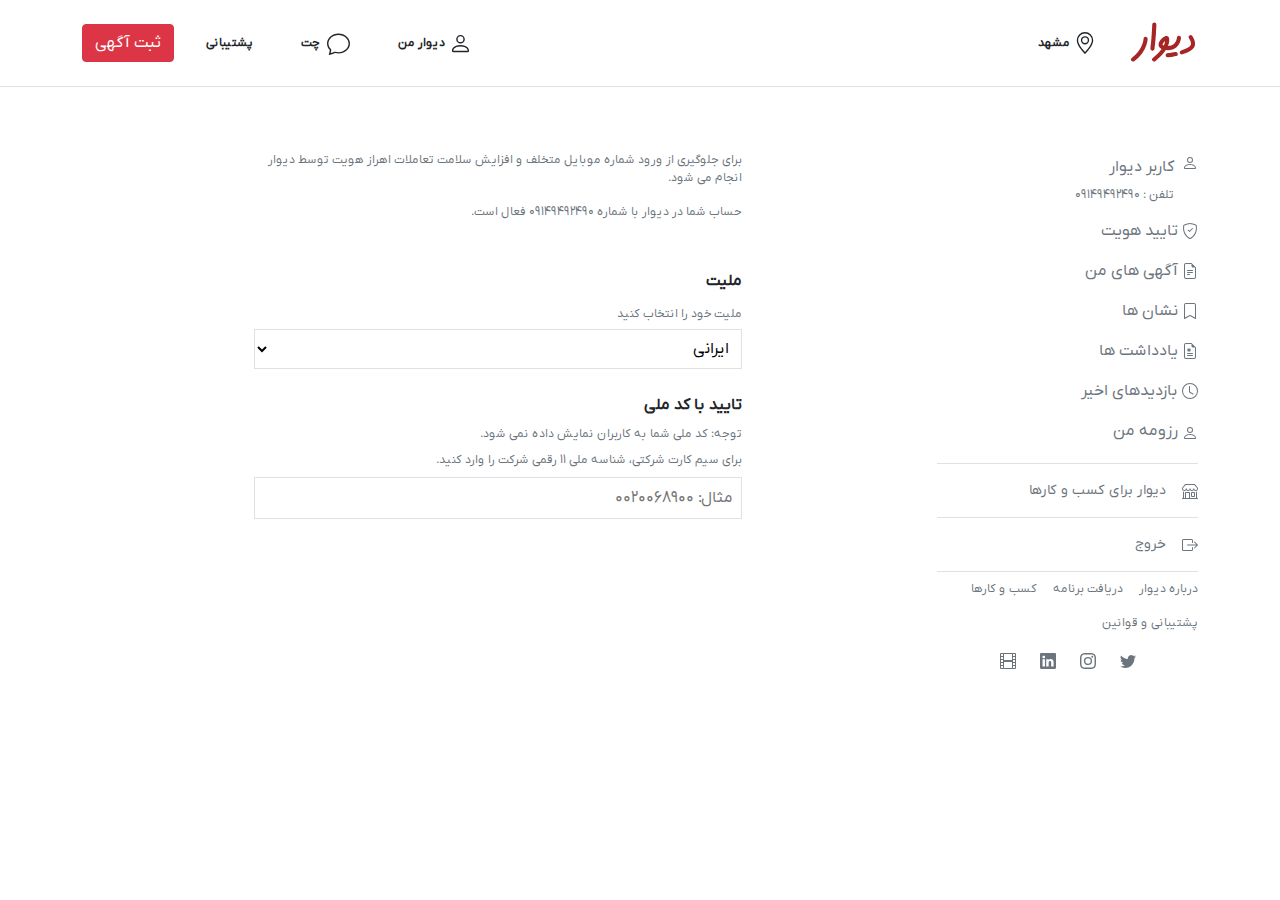
==== profile.html @ 19bf0d7e "first commit" ====
<!DOCTYPE html>
<html lang="fa" dir="rtl">

<head>
  <meta charset="UTF-8">
  <meta name="viewport" content="width=device-width, initial-scale=1.0">
  <link rel="stylesheet" href="assets/css/fancybox.css" />
  <link rel="stylesheet" href="assets/css/aos.css" />
  <link href="assets/css/bootstrap.min.css" rel="stylesheet">
  <link rel="stylesheet" href="assets/css/swiper-bundle.min.css" />
  <link rel='stylesheet' type='text/css' media='screen' href='assets/css/styles.css'>
  <title>پروفایل</title>
</head>

<body>

  <!-- header -->

  <header class="py-2 fs-12 border-bottom position-sticky top-0 bg-white z-10">
    <div class="container">
      <div class="d-flex align-items-center justify-content-between">
        <div class="d-flex align-items-center  gap-3">
          <a href="index.html"><img alt="logo" src="assets/img/logo.svg" class="img-fluid w-70"></a>
          <div class="d-flex align-items-center gap-1 cursor-pointer rounded-3 py-2 px-3 fw-bold">
            <svg xmlns="http://www.w3.org/2000/svg" width="22" height="22" fill="currentColor" class="bi bi-geo-alt"
              viewBox="0 0 16 16">
              <path
                d="M12.166 8.94c-.524 1.062-1.234 2.12-1.96 3.07A31.493 31.493 0 0 1 8 14.58a31.481 31.481 0 0 1-2.206-2.57c-.726-.95-1.436-2.008-1.96-3.07C3.304 7.867 3 6.862 3 6a5 5 0 0 1 10 0c0 .862-.305 1.867-.834 2.94zM8 16s6-5.686 6-10A6 6 0 0 0 2 6c0 4.314 6 10 6 10z" />
              <path d="M8 8a2 2 0 1 1 0-4 2 2 0 0 1 0 4zm0 1a3 3 0 1 0 0-6 3 3 0 0 0 0 6z" />
            </svg>
            <p class="mb-0">مشهد</p>
          </div>
        </div>
        <div class="d-flex align-items-center gap-3">
          <div class="d-flex align-items-center gap-1 cursor-pointer rounded-3 py-2 px-3 fw-bold">
            <svg xmlns="http://www.w3.org/2000/svg" width="23" height="23" fill="currentColor" class="bi bi-person"
              viewBox="0 0 16 16">
              <path
                d="M8 8a3 3 0 1 0 0-6 3 3 0 0 0 0 6Zm2-3a2 2 0 1 1-4 0 2 2 0 0 1 4 0Zm4 8c0 1-1 1-1 1H3s-1 0-1-1 1-4 6-4 6 3 6 4Zm-1-.004c-.001-.246-.154-.986-.832-1.664C11.516 10.68 10.289 10 8 10c-2.29 0-3.516.68-4.168 1.332-.678.678-.83 1.418-.832 1.664h10Z" />
            </svg>
            <p class="mb-0">دیوار من</p>
          </div>
          <a class="d-flex align-items-center gap-2 text-dark cursor-pointer rounded-3 py-2 px-3 fw-bold">
            <svg xmlns="http://www.w3.org/2000/svg" width="23" height="23" fill="currentColor" class="bi bi-chat"
              viewBox="0 0 16 16">
              <path
                d="M2.678 11.894a1 1 0 0 1 .287.801 10.97 10.97 0 0 1-.398 2c1.395-.323 2.247-.697 2.634-.893a1 1 0 0 1 .71-.074A8.06 8.06 0 0 0 8 14c3.996 0 7-2.807 7-6 0-3.192-3.004-6-7-6S1 4.808 1 8c0 1.468.617 2.83 1.678 3.894zm-.493 3.905a21.682 21.682 0 0 1-.713.129c-.2.032-.352-.176-.273-.362a9.68 9.68 0 0 0 .244-.637l.003-.01c.248-.72.45-1.548.524-2.319C.743 11.37 0 9.76 0 8c0-3.866 3.582-7 8-7s8 3.134 8 7-3.582 7-8 7a9.06 9.06 0 0 1-2.347-.306c-.52.263-1.639.742-3.468 1.105z" />
            </svg>
            <p class="mb-0">چت</p>
          </a>
          <a class="d-flex align-items-center gap-2 text-dark cursor-pointer rounded-3 py-2 px-3 fw-bold">
            <p class="mb-0">پشتیبانی</p>
          </a>
          <div class="btn btn-danger flex-shrink-0">
            ثبت آگهی
          </div>
        </div>
      </div>
    </div>
  </header>

  <!-- main -->

  <main>

    <div class="container">
      <div class="row">
        <!-- sidebar -->
        <div class="col-lg-3 col-md-4">
          <div class="pt-5 position-sticky top-86 overflow-y-auto h-88vh">
            <!-- menu sidebar -->
            <ul class="mb-0 list-unstyled p-0 lh-lg border-bottom py-3">
              <li class="mb-2">
                <a class="d-flex gap-2 text-secondary">
                  <svg xmlns="http://www.w3.org/2000/svg" width="16" height="16" fill="currentColor" class="bi bi-person mt-1" viewBox="0 0 16 16">
                    <path d="M8 8a3 3 0 1 0 0-6 3 3 0 0 0 0 6Zm2-3a2 2 0 1 1-4 0 2 2 0 0 1 4 0Zm4 8c0 1-1 1-1 1H3s-1 0-1-1 1-4 6-4 6 3 6 4Zm-1-.004c-.001-.246-.154-.986-.832-1.664C11.516 10.68 10.289 10 8 10c-2.29 0-3.516.68-4.168 1.332-.678.678-.83 1.418-.832 1.664h10Z"></path>
                  </svg>
                  <div>
                    <p class="mb-0">کاربر دیوار</p>
                    <p class="text-muted fs-12 mb-0">تلفن : 09149492490</p>
                  </div>
                </a>
              </li>
              <li class="mb-2">
                <a class="d-flex align-items-center gap-1 text-secondary">
                  <svg xmlns="http://www.w3.org/2000/svg" width="16" height="16" fill="currentColor" class="bi bi-shield-check" viewBox="0 0 16 16">
                    <path d="M5.338 1.59a61.44 61.44 0 0 0-2.837.856.481.481 0 0 0-.328.39c-.554 4.157.726 7.19 2.253 9.188a10.725 10.725 0 0 0 2.287 2.233c.346.244.652.42.893.533.12.057.218.095.293.118a.55.55 0 0 0 .101.025.615.615 0 0 0 .1-.025c.076-.023.174-.061.294-.118.24-.113.547-.29.893-.533a10.726 10.726 0 0 0 2.287-2.233c1.527-1.997 2.807-5.031 2.253-9.188a.48.48 0 0 0-.328-.39c-.651-.213-1.75-.56-2.837-.855C9.552 1.29 8.531 1.067 8 1.067c-.53 0-1.552.223-2.662.524zM5.072.56C6.157.265 7.31 0 8 0s1.843.265 2.928.56c1.11.3 2.229.655 2.887.87a1.54 1.54 0 0 1 1.044 1.262c.596 4.477-.787 7.795-2.465 9.99a11.775 11.775 0 0 1-2.517 2.453 7.159 7.159 0 0 1-1.048.625c-.28.132-.581.24-.829.24s-.548-.108-.829-.24a7.158 7.158 0 0 1-1.048-.625 11.777 11.777 0 0 1-2.517-2.453C1.928 10.487.545 7.169 1.141 2.692A1.54 1.54 0 0 1 2.185 1.43 62.456 62.456 0 0 1 5.072.56z"/>
                    <path d="M10.854 5.146a.5.5 0 0 1 0 .708l-3 3a.5.5 0 0 1-.708 0l-1.5-1.5a.5.5 0 1 1 .708-.708L7.5 7.793l2.646-2.647a.5.5 0 0 1 .708 0z"/>
                  </svg>
                  <p class="mb-0">تایید هویت</p>
                </a>
              </li>
              <li class="mb-2">
                <a class="d-flex align-items-center gap-1 text-secondary">
                  <svg xmlns="http://www.w3.org/2000/svg" width="16" height="16" fill="currentColor" class="bi bi-file-earmark-text" viewBox="0 0 16 16">
                    <path d="M5.5 7a.5.5 0 0 0 0 1h5a.5.5 0 0 0 0-1h-5zM5 9.5a.5.5 0 0 1 .5-.5h5a.5.5 0 0 1 0 1h-5a.5.5 0 0 1-.5-.5zm0 2a.5.5 0 0 1 .5-.5h2a.5.5 0 0 1 0 1h-2a.5.5 0 0 1-.5-.5z"/>
                    <path d="M9.5 0H4a2 2 0 0 0-2 2v12a2 2 0 0 0 2 2h8a2 2 0 0 0 2-2V4.5L9.5 0zm0 1v2A1.5 1.5 0 0 0 11 4.5h2V14a1 1 0 0 1-1 1H4a1 1 0 0 1-1-1V2a1 1 0 0 1 1-1h5.5z"/>
                  </svg>
                  <p class="mb-0">آگهی های من</p>
                </a>
              </li>
              <li class="mb-2">
                <a class="d-flex align-items-center gap-1 text-secondary">
                  <svg xmlns="http://www.w3.org/2000/svg" width="16" height="16" fill="currentColor" class="bi bi-bookmark" viewBox="0 0 16 16">
                    <path d="M2 2a2 2 0 0 1 2-2h8a2 2 0 0 1 2 2v13.5a.5.5 0 0 1-.777.416L8 13.101l-5.223 2.815A.5.5 0 0 1 2 15.5V2zm2-1a1 1 0 0 0-1 1v12.566l4.723-2.482a.5.5 0 0 1 .554 0L13 14.566V2a1 1 0 0 0-1-1H4z"/>
                  </svg>
                  <p class="mb-0">نشان ها</p>
                </a>
              </li>
              <li class="mb-2">
                <a class="d-flex align-items-center gap-1 text-secondary">
                  <svg xmlns="http://www.w3.org/2000/svg" width="16" height="16" fill="currentColor" class="bi bi-file-earmark-medical" viewBox="0 0 16 16">
                    <path d="M7.5 5.5a.5.5 0 0 0-1 0v.634l-.549-.317a.5.5 0 1 0-.5.866L6 7l-.549.317a.5.5 0 1 0 .5.866l.549-.317V8.5a.5.5 0 1 0 1 0v-.634l.549.317a.5.5 0 1 0 .5-.866L8 7l.549-.317a.5.5 0 1 0-.5-.866l-.549.317V5.5zm-2 4.5a.5.5 0 0 0 0 1h5a.5.5 0 0 0 0-1h-5zm0 2a.5.5 0 0 0 0 1h5a.5.5 0 0 0 0-1h-5z"/>
                    <path d="M14 14V4.5L9.5 0H4a2 2 0 0 0-2 2v12a2 2 0 0 0 2 2h8a2 2 0 0 0 2-2zM9.5 3A1.5 1.5 0 0 0 11 4.5h2V14a1 1 0 0 1-1 1H4a1 1 0 0 1-1-1V2a1 1 0 0 1 1-1h5.5v2z"/>
                  </svg>
                  <p class="mb-0">یادداشت ها</p>
                </a>
              </li>
              <li class="mb-2">
                <a class="d-flex align-items-center gap-1 text-secondary">
                  <svg xmlns="http://www.w3.org/2000/svg" width="16" height="16" fill="currentColor" class="bi bi-clock" viewBox="0 0 16 16">
                    <path d="M8 3.5a.5.5 0 0 0-1 0V9a.5.5 0 0 0 .252.434l3.5 2a.5.5 0 0 0 .496-.868L8 8.71V3.5z"/>
                    <path d="M8 16A8 8 0 1 0 8 0a8 8 0 0 0 0 16zm7-8A7 7 0 1 1 1 8a7 7 0 0 1 14 0z"/>
                  </svg>
                  <p class="mb-0">بازدیدهای اخیر</p>
                </a>
              </li>
              <li>
                <a class="d-flex align-items-center gap-1 text-secondary">
                  <svg xmlns="http://www.w3.org/2000/svg" width="16" height="16" fill="currentColor" class="bi bi-person mt-1" viewBox="0 0 16 16">
                    <path d="M8 8a3 3 0 1 0 0-6 3 3 0 0 0 0 6Zm2-3a2 2 0 1 1-4 0 2 2 0 0 1 4 0Zm4 8c0 1-1 1-1 1H3s-1 0-1-1 1-4 6-4 6 3 6 4Zm-1-.004c-.001-.246-.154-.986-.832-1.664C11.516 10.68 10.289 10 8 10c-2.29 0-3.516.68-4.168 1.332-.678.678-.83 1.418-.832 1.664h10Z"></path>
                  </svg>
                  <p class="mb-0">رزومه من</p>
                </a>
              </li>
            </ul>
            <!-- filter -->
            <div>
              <div class="border-bottom">
                <a class="d-flex align-items-center text-secondary gap-3 cursor-pointer py-3">
                  <svg xmlns="http://www.w3.org/2000/svg" width="16" height="16" fill="currentColor" class="bi bi-shop" viewBox="0 0 16 16">
                    <path d="M2.97 1.35A1 1 0 0 1 3.73 1h8.54a1 1 0 0 1 .76.35l2.609 3.044A1.5 1.5 0 0 1 16 5.37v.255a2.375 2.375 0 0 1-4.25 1.458A2.371 2.371 0 0 1 9.875 8 2.37 2.37 0 0 1 8 7.083 2.37 2.37 0 0 1 6.125 8a2.37 2.37 0 0 1-1.875-.917A2.375 2.375 0 0 1 0 5.625V5.37a1.5 1.5 0 0 1 .361-.976l2.61-3.045zm1.78 4.275a1.375 1.375 0 0 0 2.75 0 .5.5 0 0 1 1 0 1.375 1.375 0 0 0 2.75 0 .5.5 0 0 1 1 0 1.375 1.375 0 1 0 2.75 0V5.37a.5.5 0 0 0-.12-.325L12.27 2H3.73L1.12 5.045A.5.5 0 0 0 1 5.37v.255a1.375 1.375 0 0 0 2.75 0 .5.5 0 0 1 1 0zM1.5 8.5A.5.5 0 0 1 2 9v6h1v-5a1 1 0 0 1 1-1h3a1 1 0 0 1 1 1v5h6V9a.5.5 0 0 1 1 0v6h.5a.5.5 0 0 1 0 1H.5a.5.5 0 0 1 0-1H1V9a.5.5 0 0 1 .5-.5zM4 15h3v-5H4v5zm5-5a1 1 0 0 1 1-1h2a1 1 0 0 1 1 1v3a1 1 0 0 1-1 1h-2a1 1 0 0 1-1-1v-3zm3 0h-2v3h2v-3z"/>
                  </svg>
                  <p class="fs-14 mb-0">دیوار برای کسب و کارها</p>
                </a>
              </div>
              <div class="border-bottom">
                <a class="d-flex align-items-center gap-3 cursor-pointer text-secondary py-3">
                  <svg xmlns="http://www.w3.org/2000/svg" width="16" height="16" fill="currentColor" class="bi bi-box-arrow-right" viewBox="0 0 16 16">
                    <path fill-rule="evenodd" d="M10 12.5a.5.5 0 0 1-.5.5h-8a.5.5 0 0 1-.5-.5v-9a.5.5 0 0 1 .5-.5h8a.5.5 0 0 1 .5.5v2a.5.5 0 0 0 1 0v-2A1.5 1.5 0 0 0 9.5 2h-8A1.5 1.5 0 0 0 0 3.5v9A1.5 1.5 0 0 0 1.5 14h8a1.5 1.5 0 0 0 1.5-1.5v-2a.5.5 0 0 0-1 0v2z"/>
                    <path fill-rule="evenodd" d="M15.854 8.354a.5.5 0 0 0 0-.708l-3-3a.5.5 0 0 0-.708.708L14.293 7.5H5.5a.5.5 0 0 0 0 1h8.793l-2.147 2.146a.5.5 0 0 0 .708.708l3-3z"/>
                  </svg>
                  <p class="fs-14 mb-0">خروج</p>
                </a>
              </div>
            </div>
            <!-- links -->
            <ul class="list-unstyled text-secondary p-0 d-flex align-items-center gap-3 flex-wrap fs-12 py-2 mb-0">
              <li>
                <a>درباره دیوار</a>
              </li>
              <li>
                <a>دریافت برنامه</a>
              </li>
              <li>
                <a>کسب و کارها</a>
              </li>
              <li>
                <a>پشتیبانی و قوانین</a>
              </li>
            </ul>
            <!-- socials -->
            <div class="d-flex align-items-center text-secondary justify-content-center gap-4 py-2">
             <a>
              <svg xmlns="http://www.w3.org/2000/svg" width="16" height="16" fill="currentColor" class="bi bi-twitter" viewBox="0 0 16 16">
                <path d="M5.026 15c6.038 0 9.341-5.003 9.341-9.334 0-.14 0-.282-.006-.422A6.685 6.685 0 0 0 16 3.542a6.658 6.658 0 0 1-1.889.518 3.301 3.301 0 0 0 1.447-1.817 6.533 6.533 0 0 1-2.087.793A3.286 3.286 0 0 0 7.875 6.03a9.325 9.325 0 0 1-6.767-3.429 3.289 3.289 0 0 0 1.018 4.382A3.323 3.323 0 0 1 .64 6.575v.045a3.288 3.288 0 0 0 2.632 3.218 3.203 3.203 0 0 1-.865.115 3.23 3.23 0 0 1-.614-.057 3.283 3.283 0 0 0 3.067 2.277A6.588 6.588 0 0 1 .78 13.58a6.32 6.32 0 0 1-.78-.045A9.344 9.344 0 0 0 5.026 15z"/>
              </svg>
             </a>
             <a>
              <svg xmlns="http://www.w3.org/2000/svg" width="16" height="16" fill="currentColor" class="bi bi-instagram" viewBox="0 0 16 16">
                <path d="M8 0C5.829 0 5.556.01 4.703.048 3.85.088 3.269.222 2.76.42a3.917 3.917 0 0 0-1.417.923A3.927 3.927 0 0 0 .42 2.76C.222 3.268.087 3.85.048 4.7.01 5.555 0 5.827 0 8.001c0 2.172.01 2.444.048 3.297.04.852.174 1.433.372 1.942.205.526.478.972.923 1.417.444.445.89.719 1.416.923.51.198 1.09.333 1.942.372C5.555 15.99 5.827 16 8 16s2.444-.01 3.298-.048c.851-.04 1.434-.174 1.943-.372a3.916 3.916 0 0 0 1.416-.923c.445-.445.718-.891.923-1.417.197-.509.332-1.09.372-1.942C15.99 10.445 16 10.173 16 8s-.01-2.445-.048-3.299c-.04-.851-.175-1.433-.372-1.941a3.926 3.926 0 0 0-.923-1.417A3.911 3.911 0 0 0 13.24.42c-.51-.198-1.092-.333-1.943-.372C10.443.01 10.172 0 7.998 0h.003zm-.717 1.442h.718c2.136 0 2.389.007 3.232.046.78.035 1.204.166 1.486.275.373.145.64.319.92.599.28.28.453.546.598.92.11.281.24.705.275 1.485.039.843.047 1.096.047 3.231s-.008 2.389-.047 3.232c-.035.78-.166 1.203-.275 1.485a2.47 2.47 0 0 1-.599.919c-.28.28-.546.453-.92.598-.28.11-.704.24-1.485.276-.843.038-1.096.047-3.232.047s-2.39-.009-3.233-.047c-.78-.036-1.203-.166-1.485-.276a2.478 2.478 0 0 1-.92-.598 2.48 2.48 0 0 1-.6-.92c-.109-.281-.24-.705-.275-1.485-.038-.843-.046-1.096-.046-3.233 0-2.136.008-2.388.046-3.231.036-.78.166-1.204.276-1.486.145-.373.319-.64.599-.92.28-.28.546-.453.92-.598.282-.11.705-.24 1.485-.276.738-.034 1.024-.044 2.515-.045v.002zm4.988 1.328a.96.96 0 1 0 0 1.92.96.96 0 0 0 0-1.92zm-4.27 1.122a4.109 4.109 0 1 0 0 8.217 4.109 4.109 0 0 0 0-8.217zm0 1.441a2.667 2.667 0 1 1 0 5.334 2.667 2.667 0 0 1 0-5.334z"/>
              </svg>
             </a>
             <a>
              <svg xmlns="http://www.w3.org/2000/svg" width="16" height="16" fill="currentColor" class="bi bi-linkedin" viewBox="0 0 16 16">
                <path d="M0 1.146C0 .513.526 0 1.175 0h13.65C15.474 0 16 .513 16 1.146v13.708c0 .633-.526 1.146-1.175 1.146H1.175C.526 16 0 15.487 0 14.854V1.146zm4.943 12.248V6.169H2.542v7.225h2.401zm-1.2-8.212c.837 0 1.358-.554 1.358-1.248-.015-.709-.52-1.248-1.342-1.248-.822 0-1.359.54-1.359 1.248 0 .694.521 1.248 1.327 1.248h.016zm4.908 8.212V9.359c0-.216.016-.432.08-.586.173-.431.568-.878 1.232-.878.869 0 1.216.662 1.216 1.634v3.865h2.401V9.25c0-2.22-1.184-3.252-2.764-3.252-1.274 0-1.845.7-2.165 1.193v.025h-.016a5.54 5.54 0 0 1 .016-.025V6.169h-2.4c.03.678 0 7.225 0 7.225h2.4z"/>
              </svg>
             </a>
             <a>
              <svg xmlns="http://www.w3.org/2000/svg" width="16" height="16" fill="currentColor" class="bi bi-film" viewBox="0 0 16 16">
                <path d="M0 1a1 1 0 0 1 1-1h14a1 1 0 0 1 1 1v14a1 1 0 0 1-1 1H1a1 1 0 0 1-1-1V1zm4 0v6h8V1H4zm8 8H4v6h8V9zM1 1v2h2V1H1zm2 3H1v2h2V4zM1 7v2h2V7H1zm2 3H1v2h2v-2zm-2 3v2h2v-2H1zM15 1h-2v2h2V1zm-2 3v2h2V4h-2zm2 3h-2v2h2V7zm-2 3v2h2v-2h-2zm2 3h-2v2h2v-2z"/>
              </svg>
             </a>
            </div>
          </div>
        </div>
        <!-- content -->
        <div class="col-lg-9 col-md-8">
          <div class="pt-5 max-w-488 mx-auto mt-3">
            <p class="text-secondary fs-12">
              برای جلوگیری از ورود شماره موبایل متخلف و افزایش سلامت تعاملات اهراز هویت توسط دیوار انجام می شود.
            </p>
            <p class="text-secondary fs-12">
              حساب شما در دیوار با شماره 09149492490 فعال است.
            </p>
            <form class="mt-5">
              <div>
                <p class="fw-bold mb-2">ملیت</p>
                <label class="text-secondary fs-12">ملیت خود را انتخاب کنید</label>
                <select class="bg-transparent border p-2 d-block mt-1 w-100">
                  <option>ایرانی</option>
                  <option>افغانستانی</option>
                  <option>عراقی</option>
                </select>
              </div>
              <div class="mt-4">
                <p class="fw-bold mb-2">تایید با کد ملی</p>
                <p class="text-secondary fs-12 mb-2">
                 توجه: کد ملی شما به کاربران نمایش داده نمی شود.
                </p>
                <p class="text-secondary fs-12 mb-2">
               برای سیم کارت شرکتی، شناسه ملی 11 رقمی شرکت را وارد کنید.
                </p>
                <input class="bg-transparent outline-none border p-2 d-block mt-1 w-100" placeholder="مثال: 0020068900">
              </div>
            </form>
          </div>
        </div>
      </div>
    </div>

  </main>

  <!-- footer -->

  <footer>

  </footer>

  <script src="assets/js/jquery-3.7.1.min.js"></script>
  <script src="assets/js/fancybox.umd.js"></script>
  <script src="assets/js/aos.js"></script>
  <!-- Swiper JS -->
  <script src="assets/js/swiper-bundle.min.js"></script>
  <script src="assets/js/scripts.js"></script>
  <script src="assets/js/bootstrap.bundle.min.js"></script>
</body>

</html>
---- assets/css/styles.css ----
@font-face {
    font-family: "IRANYekan-Regular";
    src: url('../fonts/IRANYekanXFaNum-Regular.woff') format("woff");
}

@font-face {
    font-family: "IRANYekan-Bold";
    src: url('../fonts/IRANYekanXFaNum-Bold.woff') format("woff");
}

html {
    scroll-behavior: smooth;
    direction: rtl;
}

body {
    font-family: "IRANYekan-Regular";
    user-select: none;
    overflow-x: hidden;
}

body.pannel {
    overflow-x: visible;
}
.overflow-y-auto{
    overflow-y: auto;
}
.font-bold {
    font-family: "IRANYekan-Bold";
}

.main-text {
    color: #64CCC5 !important;
}

.main-bg {
    background-color: #64CCC5;
}
.bg-info2{
    background-color: #D1ECF1;
}
.bg-yellow{
    background-color: #FFE603;
}
.main-gradient {
    background: rgb(100, 204, 197);
    background: linear-gradient(90deg, rgb(100, 204, 197) 0%, rgb(100, 204, 197) 22%, rgb(251, 251, 251) 100%);
}

.main-gradient:hover {
    background: rgb(226, 248, 246);
    background: linear-gradient(90deg, rgba(226, 248, 246, 1) 0%, rgba(100, 204, 197, 1) 22%, rgba(100, 204, 197, 1) 100%);
    color: #053B50;
}

.shadow-hover:hover {
    box-shadow: 0px 3px 9px #80808061;
}

.second-text {
    color: #053B50 !important;
}

.second-text2 {
    color: #053B50;
    opacity: 60%;
}

.second-bg {
    background-color: #053B50;
}

.bg-gray {
    background-color: #D9D9D9;
}

.bg-gray2 {
    background: linear-gradient(rgba(110, 112, 9, 0) 0%, rgba(110, 112, 9, 0.07) 100%);
}

.bg-gray3 {
    background-color: #fafafb;
}

.bg-sky {
    background-color: #caf1f8;
}

.bg-sky2 {
    background: linear-gradient(rgba(9, 112, 85, 0) 0%, rgba(9, 112, 85, 0.07) 100%);
}

.bg-purple {
    background-color: #7E37F0;
}

.bg-success2 {
    background-color: #26EC15;
}

.bg-gray2 {
    background-color: #9EA7AA;
}

.bg-orange {
    background-color: #D6906A;
}

.bg-brown {
    background-color: #B69E67;
}
.bg-sky{
    background-color: #E5FDFB;
}
.bg-zeytoni{
    background-color: #BCAC19;
}
.bg-orange2{
    background-color: #FF7C1D;
}
.bg-pink{
    background-color: #FF1DB2;
}
.bg-brown2{
    background-color: #67442B;
}
.bg-upload{
    background-color: #fcfcfc;
}
.border-main {
    border: 2px solid #64CCC5;
}
.border-dotted {
    border: 2px dotted gray;
}
.border-info {
    border: 1px solid #64ccc561;
}
.border-second{
    border: 1px solid #053B50;
}
.border-b-info {
    border-bottom: 6px solid #64ccc5;
}

.transition,svg.path,circle {
    transition: all .4s;
}

a {
    cursor: pointer;
    text-decoration: none;
    transition: all .4s;
}

.second-hover:hover {
    background-color: transparent;
    color: #053B50 !important;
    border: 1px solid #053B50 !important;
}
.second-hover:hover path,.second-hover:hover circle  {
    color: #053B50 !important;
    stroke: #053B50 !important;
}
.main-hover2:hover path,.main-hover2:hover circle,.main-hover2:hover  {
    color: #64ccc5 !important;
    stroke: #64ccc5 !important;
    background-color: transparent;
}
.main-hover:hover {
    background-color: #64ccc5;
    color: white !important;
}

.rounded-bl-0 {
    border-radius: 20px 20px 20px 0;
}

.rounded-tl-0 {
    border-radius: 0 20px 20px 20px;
}

.rounded-tr-0 {
    border-radius: 20px 0 20px 20px;
}

.cursor-pointer {
    cursor: pointer;
}
.mt-93 {
    margin-top: -93px;
}
.mt-106 {
    margin-top: 106px;
}

.top-5 {
    top: -5px;
}
.top-31 {
    top: -31px;
}
.top-44 {
    top: -44px;
}
.top-86{
    top: 86px;
}
.top-117{
    top: 117px;
}
.top-124 {
    top: 124px;
}
.top-129{
    top: 129px;
}
.top-156 {
    top: 156px;
}
.top-171 {
    top: 171px;
}
.left-31 {
    left: -31px
}
.left-241 {
    left: -241px
}
.right-23 {
    right: -23px
}
.right-241 {
    right: -241px
}
.max-w-470{
    max-width: 470px;
    width: 100%;
}
.max-w-488{
    max-width: 488px;
    width: 100%;
}
.max-w-640{
    max-width: 640px;
    width: 100%;
}
.max-w-770{
    max-width: 770px;
    width: 100%;
}
.max-w-876{
    max-width: 876px;
    width: 100%;
}
.h-88vh {
    height: 88vh;
}
.h-100vh {
    height: 100vh;
}

.h-2 {
    height: 2px;
}

.h-7 {
    height: 7px;
}

.w-7 {
    width: 7px;
}

.h-14 {
    height: 14px;
}

.w-14 {
    width: 14px;
}

.w-10 {
    width: 40px;
}

.h-10 {
    height: 40px;
}

.h-20 {
    height: 20px;
}

.h-21 {
    height: 21px;
}
.h-24 {
    height: 24px;
}
.h-27 {
    height: 27px;
}

.w-20 {
    width: 20px;
}
.h-23 {
    height: 23px;
}

.w-23 {
    width: 23px;
}
.w-36 {
    width: 36px;
}

.h-31 {
    height: 31px;
}

.h-36 {
    height: 36px;
}

.h-26 {
    height: 26px;
}

.w-26 {
    width: 26px;
}

.w-24 {
    width: 6rem;
}

.w-28 {
    width: 7rem;
}

.w-32 {
    width: 8rem;
}

.w-38 {
    width: 38px;
}

.h-40 {
    height: 10rem;
}

.h-41 {
    height: 41px;
}
.h-44 {
    height: 44px;
}
.h-45 {
    height: 45px;
}
.h-46 {
    height: 46px;
}

.w-40 {
    width: 10rem;
}

.w-41 {
    width: 41px;
}

.w-52 {
    width: 52px;
}

.h-52 {
    height: 52px;
}

.h-58 {
    height: 58px;
}

.h-60 {
    height: 60px;
}

.w-60 {
    width: 60px;
}

.w-70 {
    width: 70px
}

.h-70 {
    height: 70px
}

.w-88 {
    width: 88px;
}

.w-90 {
    width: 90%;
}

.w-98 {
    width: 98px;
}

.w-123 {
    width: 123px;
}

.w-136 {
    width: 136px;
}

.w-156 {
    width: 156px;
}

.w-167 {
    width: 167px;
}

.w-178 {
    width: 178px;
}

.h-97 {
    height: 97px;
}

.h-106 {
    height: 106px;
}

.h-105 {
    height: 105px;
}

.h-136 {
    height: 136px;
}

.h-180 {
    height: 180px;
}

.w-160 {
    width: 160px;
}

.w-193 {
    width: 193px;
}

.w-230 {
    width: 230px;
}

.w-250 {
    width: 250px;
}

.w-270 {
    width: 270px;
}

.w-290 {
    width: 290px;
}
.w-363{
    width: 363px!important;
}
.w-330 {
    width: 330px;
}

.w-574 {
    width: 574px;
}

.h-574 {
    height: 574px;
}

.mr-66 {
    margin-right: 66px;
}

.pt-6 {
    padding-top: 4rem;
}

.pb-9 {
    padding-bottom: 9rem;
}

.pt-84 {
    padding-top: 84px !important;
}

.h-2 {
    height: 2px !important;
}

.fs-10 {
    font-size: 10px;
}
.fs-11 {
    font-size: 11px;
}
.fs-12 {
    font-size: 12px;
}

.fs-14 {
    font-size: 14px;
}

.fs-18 {
    font-size: 18px;
}

.fs-20 {
    font-size: 20px;
}

.fs-24 {
    font-size: 24px;
}
.fs-30 {
    font-size: 30px;
}

.fs-64 {
    font-size: 64px;
}

.z-1 {
    z-index: -1;
}

.z-10 {
    z-index: 10;
}

.z-90 {
    z-index: 90;
}

.top-8 {
    top: -8px;
}

.top-18 {
    top: 18%;
}

.top-29 {
    top: -29px;
}

.top-30 {
    top: 30px;
}

.top-57 {
    top: -57px;
}

.top-101 {
    top: 100px;
}
.top-213 {
    top: 213px;
}
.top-250 {
    top: 250px;
}
.right-auto{
    right: auto!important;
}
.right-3{
    right: -3px;
}
.right-65 {
    right: 65px;
}

.right-78 {
    right: -78px;
}

.left-65 {
    left: 65px;
}

.left-78 {
    left: -78px;
}

.bottom-45 {
    bottom: -45px;
}

.bottom-165 {
    bottom: 165px;
}

.mb-22 {
    margin-bottom: 22px;
}

.gap-100 {
    gap: 100px;
}

.fill-white {
    fill: white;
}

.text-justify {
    text-align: justify;
}

.rotate-180 {
    transform: rotate(180deg);
}

.rotate-67 {
    transform: rotate(67deg);
}

.rounded-lg {
    border-radius: .5rem;
}

.rounded-10 {
    border-radius: 10px !important;
}

.rounded-15 {
    border-radius: 15px !important;
}

.rounded-4 {
    border-radius: 1rem;
}

.rounded-5 {
    border-radius: 1.5rem;
}

.rounded-20 {
    border-radius: 20px;
}

.rounded-top2 {
    border-top-left-radius: .75rem;
    border-top-right-radius: .75rem;
}

.border-gray {
    border: 1px solid rgb(179, 179, 179);
}

.border-dashed {
    border: 1px dashed;
}

.custom-shadow {
    box-shadow: rgba(0, 0, 0, 0.16) 10px 10px 20px;
}

.opacity-60 {
    opacity: 60%;
}

.opacity-none {
    opacity: 0;
}
.outline-none{
    outline: none;
}

.iti__country-list {
    width: 249px;
    left: 0;
    overflow-x: hidden;
}

.iti {
    width: 100%;
}

.iti--allow-dropdown .iti__flag-container,
.iti--separate-dial-code .iti__flag-container {
    left: 0;
}

.select2-container .select2-selection--single {
    height: 44px;
}

.select2-container--default .select2-selection--single .select2-selection__rendered {
    line-height: 42px;
    text-align: center;
}

.select2-results__option--selectable {
    text-align: center;
}

.select2-container {
    display: inline-block;
    width: 100% !important;
}

.select2-container--default .select2-selection--single .select2-selection__arrow {
    top: 10px;
    right: 11px;
}

input[type='email'],
input[type='number'],
.iti--allow-dropdown input {
    text-align: left;
}

.swiper-button-next::after,
.swiper-button-prev::after {
    font-size: 26px;
    color: #053B50;
}
.accordion-header,
.accordion-item .accordion-button {
    border-radius: 10px !important;
    background: rgb(217, 217, 217);
    background: linear-gradient(90deg, rgb(243, 242, 242) 0%, rgb(159, 211, 207) 66%, #d1f0ee 100%);
}

.accordion-item {
    border: none;
    background-color: transparent;
}

.accordion-button:not(.collapsed),
.accordion-button {
    color: #053B50;
    text-align: right;
}

.accordion-button:focus {
    box-shadow: none;
}

.accordion-button:not(.collapsed)::after {
    background-image: url("../img/Vector\ 9.png");
    left: 21px;
    position: absolute;
    width: 21px;
    height: 15px;
}

.accordion-button::after {
    margin-right: auto;
    margin-left: 0;
    background-image: url("../img/Vector\ 9.png");
}

.accordion-button:not(.collapsed) {
    box-shadow: none;
}

.railY {
    animation: railY 3s infinite linear;
}
.railY2 {
    animation: railY2 6s infinite linear;
}
.railX {
    animation: railX 5s infinite linear;
}
@keyframes railY {
    0% {
        transform: translateY(-90px);
    }

    50% {
        transform: translateY(-40px);
    }

    100% {
        transform: translateY(-90px);
    }
}
@keyframes railY2 {
    0% {
        transform: translateY(-40px);
    }

    50% {
        transform: translateY(-20px);
    }

    100% {
        transform: translateY(-40px);
    }
}
@keyframes railX {
    0% {
        transform: translateX(-90px);
    }

    50% {
        transform: translateX(-40px);
    }

    100% {
        transform: translateX(-90px);
    }
}
.filterBtn svg{
   transition: all .4s;
}
.filterBtn svg.active{
    transform: rotate(180deg);
}
.filterContent{
    max-height: 0;
    transition: all .4s;
    overflow: hidden;
    padding-top: 0;
    padding-bottom: 0;
}
.filterContent.active{
    max-height: 1000px;
    padding-top: 12px;
    padding-bottom: 12px;
}

*::-webkit-scrollbar {
    width: 12px;
    /* width of the entire scrollbar */
}

*::-webkit-scrollbar-track {
    background: transparent;
    /* color of the tracking area */
    margin: 29px 0;
}

*::-webkit-scrollbar-thumb {
    background-color: transparent;
    /* color of the scroll thumb */
    border-radius: 20px;
    /* roundness of the scroll thumb */
    border: 3px solid transparent;
    /* creates padding around scroll thumb */
}

* {
    scrollbar-width: thin;
    /* "auto" or "thin" */
    scrollbar-color: transparent transparent;
    /* scroll thumb and track */
    scroll-margin: 29px 0;
}
/* header */

.arrowDown{
    width: 14px;
 }
 .dropdown-Div{
    border-bottom-left-radius: 9px;
    border-bottom-right-radius: 9px;
     width: 100%;
     top: 32px;
     padding: 14px 8px;
     display: none;
     font-weight: bold;
 }
 .dropdown-Div a{
    color: black!important;
}
 .dropdown-Div li{
     padding: 10px 12px;
     border-radius: 15px;
     transition: all .3s;
 }
 .dropdown-Div > li:hover >ul{
    display: block;
 }
 .dropdown-Div > li > ul,.dropdown-Div > li > ul > li >ul,.dropdown-Div > li >ul >li > ul > li >ul{
     width: 193px;
     right: 113px;
     top: 0;
     padding: 9px;
     color: grey;
     font-weight: bold;
     display: none;
 }
 .dropdown-Div > li > ul{
     right: 94px;
 }
 .dropdown-Div > li > ul > li > ul,.dropdown-Div > li >ul >li > ul > li >ul{
     right: 174px;
     display: none!important;
 }
 .dropdown-Div > li >ul >li{
     transition: all .4s;
     padding: 9px;
 }
 .dropdown-Div > li >ul >li:hover,.dropdown-Div > li >ul >li:hover,.dropdown-Div > li >ul >li > ul > li:hover,
 .dropdown-Div > li >ul >li > ul > li >ul li:hover{
     color: #dc3545!important;
     background-color: #f7d2d5;
 }
 .dropdown-Div > li >ul >li:hover > ul,.dropdown-Div > li >ul >li > ul > li:hover >ul {
     display: block!important;
 }
 .dropdown-Div > li:hover{
     background: #dc354639;
     transform: translateX(-18px);
 }
 .dropdown-Div svg{
    width: 9px;
     height: 9px;
     margin-right: auto;
 }
 .catDiv,.searchDiv{
     border-radius: 22px;
     background: #d9d9d9;
     font-size: 11px;
     padding: 2px 7px;
     cursor: pointer;
 }
 .catDiv{
     width: 140px;
 }
 .catDiv:hover .dropdown-Div{
     display: block;
 }
@media only screen and (min-width:1200px) {}

@media only screen and (max-width:1200px) {}

@media only screen and (max-width:992px) {

}

@media only screen and (max-width:768px) {
 
}

@media only screen and (max-width:576px) {

}

@media only screen and (max-width:400px) {}
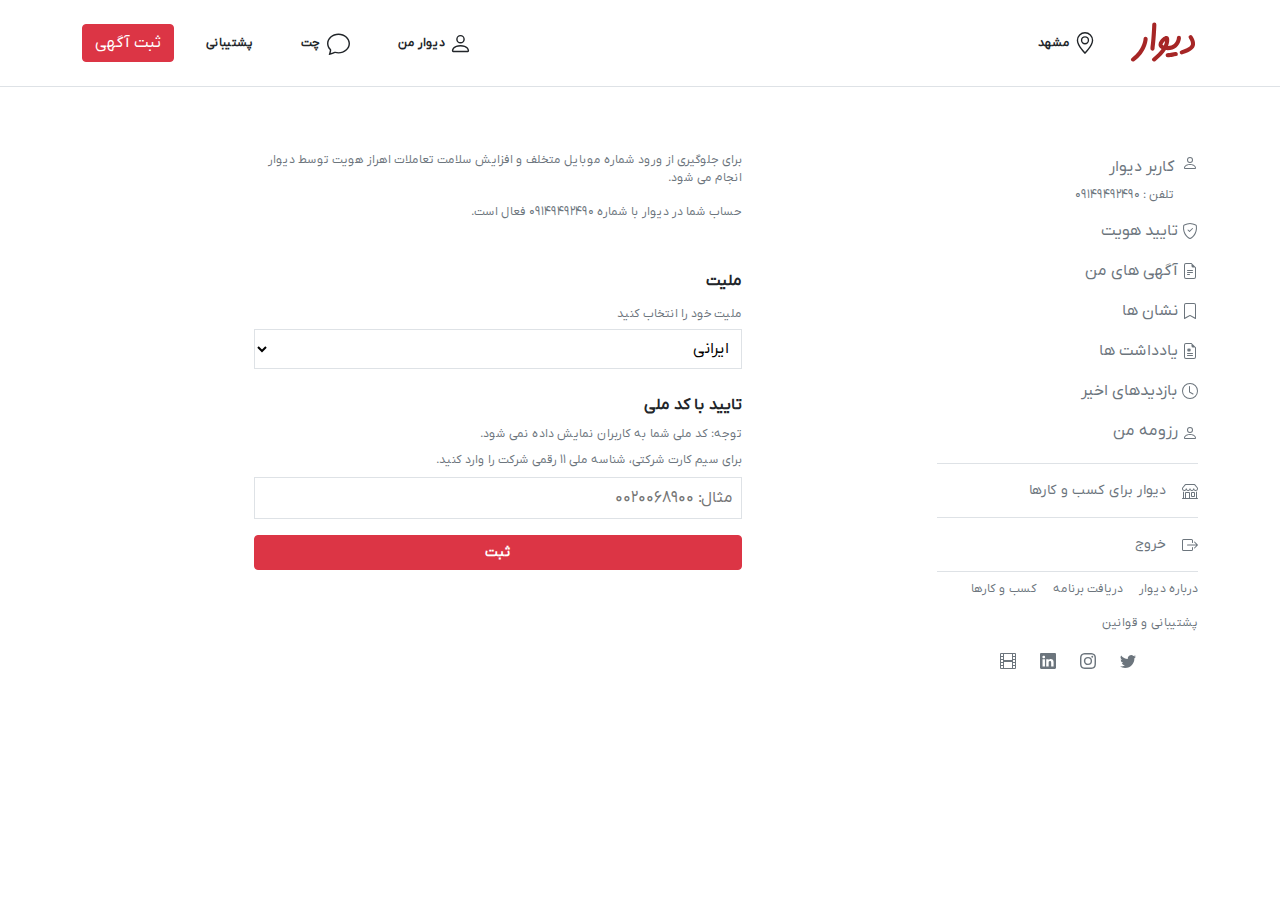
==== commit 7c60e2ed: "first commit" ====
--- a/profile.html
+++ b/profile.html
@@ -13,6 +13,35 @@
 </head>
 
 <body>
+
+    <!-- agahi Modal -->
+    <div class="modal fade" id="agahi" tabindex="-1" aria-labelledby="exampleModalLabel" aria-hidden="true">
+      <div class="modal-dialog modal-dialog-centered">
+        <div class="modal-content">
+          <div class="modal-header">
+            <h1 class="modal-title fs-14 fw-bold" id="exampleModalLabel">ورود به حساب کاربری</h1>
+            <button type="button" class="btn-close ms-0 me-auto" data-bs-dismiss="modal" aria-label="Close"></button>
+          </div>
+          <div class="modal-body">
+            <p class="fw-bold mb-4 mt-4">شمارهٔ موبایل خود را وارد کنید</p>
+            <p class="text-muted fs-14 mb-2">قبل از ثبت آگهی، لطفاً وارد حساب خود شوید.</p>
+            <p class="text-muted fs-14">کد تأیید به این شماره پیامک می‌شود.</p>
+            <div class="border border-danger p-2 d-flex align-items-center gap-2">
+              <input class="border-0 outline-none bg-transparent flex-grow-1">
+              <p class="text-danger bg-gray3 rounded-pill py-1 px-2 fw-bold mb-0">+98</p>
+            </div>
+            <small class="text-danger fw-bold fs-12">وارد کردن شمارهٔ موبایل الزامی است.</small>
+            <p class="text-muted fs-14 mt-3">
+              <a class="text-danger fw-bold">شرایط استفاده از خدمات</a> و <a class="text-danger fw-bold">حریم خصوصی</a>
+              دیوار را می‌پذیرم.
+            </p>
+          </div>
+          <div class="modal-footer">
+            <button type="button" class="btn btn-danger">تایید</button>
+          </div>
+        </div>
+      </div>
+    </div>
 
   <!-- header -->
 
@@ -32,13 +61,98 @@
           </div>
         </div>
         <div class="d-flex align-items-center gap-3">
-          <div class="d-flex align-items-center gap-1 cursor-pointer rounded-3 py-2 px-3 fw-bold">
-            <svg xmlns="http://www.w3.org/2000/svg" width="23" height="23" fill="currentColor" class="bi bi-person"
-              viewBox="0 0 16 16">
-              <path
-                d="M8 8a3 3 0 1 0 0-6 3 3 0 0 0 0 6Zm2-3a2 2 0 1 1-4 0 2 2 0 0 1 4 0Zm4 8c0 1-1 1-1 1H3s-1 0-1-1 1-4 6-4 6 3 6 4Zm-1-.004c-.001-.246-.154-.986-.832-1.664C11.516 10.68 10.289 10 8 10c-2.29 0-3.516.68-4.168 1.332-.678.678-.83 1.418-.832 1.664h10Z" />
-            </svg>
-            <p class="mb-0">دیوار من</p>
+          <div class="dropdown">
+            <div data-bs-toggle="dropdown" aria-expanded="false"
+              class="d-flex flex-shrink-0 align-items-center gap-1 cursor-pointer rounded-3 py-2 px-3 fw-bold">
+              <svg xmlns="http://www.w3.org/2000/svg" width="23" height="23" fill="currentColor" class="bi bi-person"
+                viewBox="0 0 16 16">
+                <path
+                  d="M8 8a3 3 0 1 0 0-6 3 3 0 0 0 0 6Zm2-3a2 2 0 1 1-4 0 2 2 0 0 1 4 0Zm4 8c0 1-1 1-1 1H3s-1 0-1-1 1-4 6-4 6 3 6 4Zm-1-.004c-.001-.246-.154-.986-.832-1.664C11.516 10.68 10.289 10 8 10c-2.29 0-3.516.68-4.168 1.332-.678.678-.83 1.418-.832 1.664h10Z" />
+              </svg>
+              <p class="mb-0">دیوار من</p>
+            </div>
+            <ul class="dropdown-menu">
+              <li class="border-bottom">
+                <a class="dropdown-item d-flex gap-2 text-end" href="">
+                  <svg xmlns="http://www.w3.org/2000/svg" width="16" height="16" fill="currentColor" class="bi bi-person" viewBox="0 0 16 16">
+                    <path d="M8 8a3 3 0 1 0 0-6 3 3 0 0 0 0 6Zm2-3a2 2 0 1 1-4 0 2 2 0 0 1 4 0Zm4 8c0 1-1 1-1 1H3s-1 0-1-1 1-4 6-4 6 3 6 4Zm-1-.004c-.001-.246-.154-.986-.832-1.664C11.516 10.68 10.289 10 8 10c-2.29 0-3.516.68-4.168 1.332-.678.678-.83 1.418-.832 1.664h10Z"></path>
+                  </svg>
+                  <div class="fs-12">
+                    <p class="mb-1 fw-bold">نام کاربر</p>
+                    <p class="mb-0 text-muted">09149492490</p>
+                  </div>
+                </a>
+              </li>
+              <li class="border-bottom">
+                <a class="dropdown-item d-flex gap-2 align-items-center text-end py-3" href="">
+                  <svg xmlns="http://www.w3.org/2000/svg" width="16" height="16" fill="currentColor" class="bi bi-shield-check" viewBox="0 0 16 16">
+                    <path d="M5.338 1.59a61.44 61.44 0 0 0-2.837.856.481.481 0 0 0-.328.39c-.554 4.157.726 7.19 2.253 9.188a10.725 10.725 0 0 0 2.287 2.233c.346.244.652.42.893.533.12.057.218.095.293.118a.55.55 0 0 0 .101.025.615.615 0 0 0 .1-.025c.076-.023.174-.061.294-.118.24-.113.547-.29.893-.533a10.726 10.726 0 0 0 2.287-2.233c1.527-1.997 2.807-5.031 2.253-9.188a.48.48 0 0 0-.328-.39c-.651-.213-1.75-.56-2.837-.855C9.552 1.29 8.531 1.067 8 1.067c-.53 0-1.552.223-2.662.524zM5.072.56C6.157.265 7.31 0 8 0s1.843.265 2.928.56c1.11.3 2.229.655 2.887.87a1.54 1.54 0 0 1 1.044 1.262c.596 4.477-.787 7.795-2.465 9.99a11.775 11.775 0 0 1-2.517 2.453 7.159 7.159 0 0 1-1.048.625c-.28.132-.581.24-.829.24s-.548-.108-.829-.24a7.158 7.158 0 0 1-1.048-.625 11.777 11.777 0 0 1-2.517-2.453C1.928 10.487.545 7.169 1.141 2.692A1.54 1.54 0 0 1 2.185 1.43 62.456 62.456 0 0 1 5.072.56z"/>
+                    <path d="M10.854 5.146a.5.5 0 0 1 0 .708l-3 3a.5.5 0 0 1-.708 0l-1.5-1.5a.5.5 0 1 1 .708-.708L7.5 7.793l2.646-2.647a.5.5 0 0 1 .708 0z"/>
+                  </svg>
+                    <p class="mb-0 fw-bold fs-12">تایید هویت</p>
+                </a>
+              </li>
+              <li class="border-bottom">
+                <a class="dropdown-item d-flex gap-2 align-items-center text-end py-3" href="">
+                  <svg xmlns="http://www.w3.org/2000/svg" width="16" height="16" fill="currentColor" class="bi bi-file-earmark-text" viewBox="0 0 16 16">
+                    <path d="M5.5 7a.5.5 0 0 0 0 1h5a.5.5 0 0 0 0-1h-5zM5 9.5a.5.5 0 0 1 .5-.5h5a.5.5 0 0 1 0 1h-5a.5.5 0 0 1-.5-.5zm0 2a.5.5 0 0 1 .5-.5h2a.5.5 0 0 1 0 1h-2a.5.5 0 0 1-.5-.5z"/>
+                    <path d="M9.5 0H4a2 2 0 0 0-2 2v12a2 2 0 0 0 2 2h8a2 2 0 0 0 2-2V4.5L9.5 0zm0 1v2A1.5 1.5 0 0 0 11 4.5h2V14a1 1 0 0 1-1 1H4a1 1 0 0 1-1-1V2a1 1 0 0 1 1-1h5.5z"/>
+                  </svg>
+                    <p class="mb-0 fw-bold fs-12">آگهی های من</p>
+                </a>
+              </li>
+              <li class="border-bottom">
+                <a class="dropdown-item d-flex gap-2 align-items-center text-end py-3" href="">
+                  <svg xmlns="http://www.w3.org/2000/svg" width="16" height="16" fill="currentColor" class="bi bi-bookmark" viewBox="0 0 16 16">
+                    <path d="M2 2a2 2 0 0 1 2-2h8a2 2 0 0 1 2 2v13.5a.5.5 0 0 1-.777.416L8 13.101l-5.223 2.815A.5.5 0 0 1 2 15.5V2zm2-1a1 1 0 0 0-1 1v12.566l4.723-2.482a.5.5 0 0 1 .554 0L13 14.566V2a1 1 0 0 0-1-1H4z"/>
+                  </svg>
+                    <p class="mb-0 fw-bold fs-12">نشان ها</p>
+                </a>
+              </li>
+              <li class="border-bottom">
+                <a class="dropdown-item d-flex gap-2 align-items-center text-end py-3" href="">
+                  <svg xmlns="http://www.w3.org/2000/svg" width="16" height="16" fill="currentColor" class="bi bi-file-earmark-medical" viewBox="0 0 16 16">
+                    <path d="M7.5 5.5a.5.5 0 0 0-1 0v.634l-.549-.317a.5.5 0 1 0-.5.866L6 7l-.549.317a.5.5 0 1 0 .5.866l.549-.317V8.5a.5.5 0 1 0 1 0v-.634l.549.317a.5.5 0 1 0 .5-.866L8 7l.549-.317a.5.5 0 1 0-.5-.866l-.549.317V5.5zm-2 4.5a.5.5 0 0 0 0 1h5a.5.5 0 0 0 0-1h-5zm0 2a.5.5 0 0 0 0 1h5a.5.5 0 0 0 0-1h-5z"/>
+                    <path d="M14 14V4.5L9.5 0H4a2 2 0 0 0-2 2v12a2 2 0 0 0 2 2h8a2 2 0 0 0 2-2zM9.5 3A1.5 1.5 0 0 0 11 4.5h2V14a1 1 0 0 1-1 1H4a1 1 0 0 1-1-1V2a1 1 0 0 1 1-1h5.5v2z"/>
+                  </svg>
+                    <p class="mb-0 fw-bold fs-12">یادداشت ها</p>
+                </a>
+              </li>
+              <li class="border-bottom">
+                <a class="dropdown-item d-flex gap-2 align-items-center text-end py-3" href="">
+                  <svg xmlns="http://www.w3.org/2000/svg" width="16" height="16" fill="currentColor" class="bi bi-clock" viewBox="0 0 16 16">
+                    <path d="M8 3.5a.5.5 0 0 0-1 0V9a.5.5 0 0 0 .252.434l3.5 2a.5.5 0 0 0 .496-.868L8 8.71V3.5z"/>
+                    <path d="M8 16A8 8 0 1 0 8 0a8 8 0 0 0 0 16zm7-8A7 7 0 1 1 1 8a7 7 0 0 1 14 0z"/>
+                  </svg>
+                    <p class="mb-0 fw-bold fs-12">بازدیدهای اخیر</p>
+                </a>
+              </li>
+              <li class="border-bottom">
+                <a class="dropdown-item d-flex gap-2 align-items-center text-end py-3" href="">
+                  <svg xmlns="http://www.w3.org/2000/svg" width="16" height="16" fill="currentColor" class="bi bi-person mt-1" viewBox="0 0 16 16">
+                    <path d="M8 8a3 3 0 1 0 0-6 3 3 0 0 0 0 6Zm2-3a2 2 0 1 1-4 0 2 2 0 0 1 4 0Zm4 8c0 1-1 1-1 1H3s-1 0-1-1 1-4 6-4 6 3 6 4Zm-1-.004c-.001-.246-.154-.986-.832-1.664C11.516 10.68 10.289 10 8 10c-2.29 0-3.516.68-4.168 1.332-.678.678-.83 1.418-.832 1.664h10Z"></path>
+                  </svg>
+                    <p class="mb-0 fw-bold fs-12">رزومه من</p>
+                </a>
+              </li>
+              <li class="border-bottom">
+                <a class="dropdown-item d-flex gap-2 align-items-center text-end py-3" href="">
+                  <svg xmlns="http://www.w3.org/2000/svg" width="16" height="16" fill="currentColor" class="bi bi-shop-window" viewBox="0 0 16 16">
+                    <path d="M2.97 1.35A1 1 0 0 1 3.73 1h8.54a1 1 0 0 1 .76.35l2.609 3.044A1.5 1.5 0 0 1 16 5.37v.255a2.375 2.375 0 0 1-4.25 1.458A2.371 2.371 0 0 1 9.875 8 2.37 2.37 0 0 1 8 7.083 2.37 2.37 0 0 1 6.125 8a2.37 2.37 0 0 1-1.875-.917A2.375 2.375 0 0 1 0 5.625V5.37a1.5 1.5 0 0 1 .361-.976l2.61-3.045zm1.78 4.275a1.375 1.375 0 0 0 2.75 0 .5.5 0 0 1 1 0 1.375 1.375 0 0 0 2.75 0 .5.5 0 0 1 1 0 1.375 1.375 0 1 0 2.75 0V5.37a.5.5 0 0 0-.12-.325L12.27 2H3.73L1.12 5.045A.5.5 0 0 0 1 5.37v.255a1.375 1.375 0 0 0 2.75 0 .5.5 0 0 1 1 0zM1.5 8.5A.5.5 0 0 1 2 9v6h12V9a.5.5 0 0 1 1 0v6h.5a.5.5 0 0 1 0 1H.5a.5.5 0 0 1 0-1H1V9a.5.5 0 0 1 .5-.5zm2 .5a.5.5 0 0 1 .5.5V13h8V9.5a.5.5 0 0 1 1 0V13a1 1 0 0 1-1 1H4a1 1 0 0 1-1-1V9.5a.5.5 0 0 1 .5-.5z"/>
+                  </svg>
+                    <p class="mb-0 fw-bold fs-12">دیوار برای کسب و کارها</p>
+                </a>
+              </li>
+              <li class="border-bottom">
+                <a class="dropdown-item d-flex gap-2 align-items-center text-end py-3" href="">
+                  <svg xmlns="http://www.w3.org/2000/svg" width="16" height="16" fill="currentColor" class="bi bi-box-arrow-right" viewBox="0 0 16 16">
+                    <path fill-rule="evenodd" d="M10 12.5a.5.5 0 0 1-.5.5h-8a.5.5 0 0 1-.5-.5v-9a.5.5 0 0 1 .5-.5h8a.5.5 0 0 1 .5.5v2a.5.5 0 0 0 1 0v-2A1.5 1.5 0 0 0 9.5 2h-8A1.5 1.5 0 0 0 0 3.5v9A1.5 1.5 0 0 0 1.5 14h8a1.5 1.5 0 0 0 1.5-1.5v-2a.5.5 0 0 0-1 0v2z"/>
+                    <path fill-rule="evenodd" d="M15.854 8.354a.5.5 0 0 0 0-.708l-3-3a.5.5 0 0 0-.708.708L14.293 7.5H5.5a.5.5 0 0 0 0 1h8.793l-2.147 2.146a.5.5 0 0 0 .708.708l3-3z"/>
+                  </svg>
+                    <p class="mb-0 fw-bold fs-12">خروج</p>
+                </a>
+              </li>
+            </ul>
           </div>
           <a class="d-flex align-items-center gap-2 text-dark cursor-pointer rounded-3 py-2 px-3 fw-bold">
             <svg xmlns="http://www.w3.org/2000/svg" width="23" height="23" fill="currentColor" class="bi bi-chat"
@@ -51,7 +165,7 @@
           <a class="d-flex align-items-center gap-2 text-dark cursor-pointer rounded-3 py-2 px-3 fw-bold">
             <p class="mb-0">پشتیبانی</p>
           </a>
-          <div class="btn btn-danger flex-shrink-0">
+          <div class="btn btn-danger flex-shrink-0" data-bs-toggle="modal" data-bs-target="#agahi">
             ثبت آگهی
           </div>
         </div>
@@ -223,6 +337,7 @@
                 </p>
                 <input class="bg-transparent outline-none border p-2 d-block mt-1 w-100" placeholder="مثال: 0020068900">
               </div>
+              <input type="submit" value="ثبت" class="fw-bold fs-14 btn btn-danger w-100 mt-3">
             </form>
           </div>
         </div>
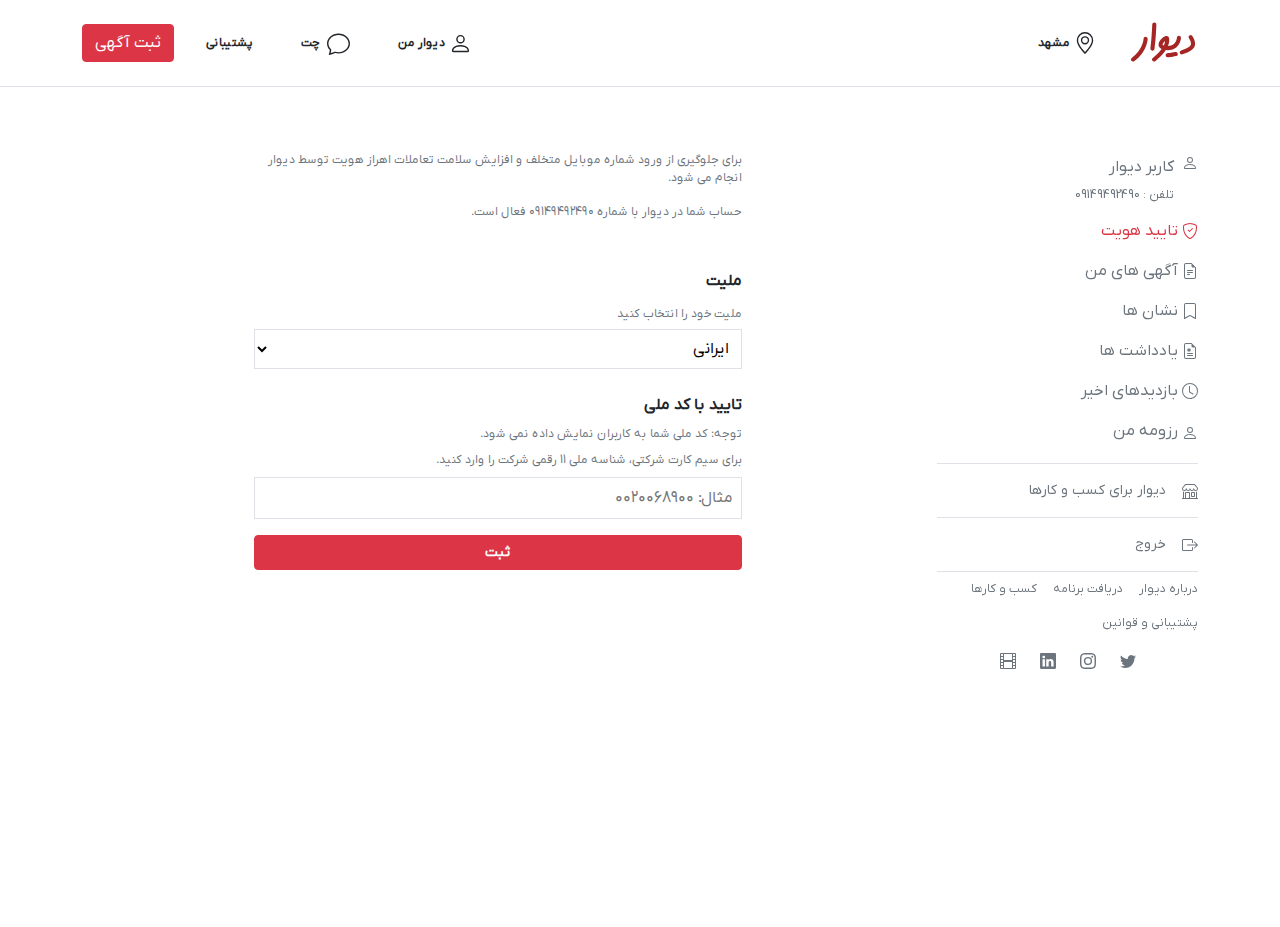
==== commit de7fb650: "first commit" ====
--- a/profile.html
+++ b/profile.html
@@ -45,12 +45,18 @@
 
   <!-- header -->
 
-  <header class="py-2 fs-12 border-bottom position-sticky top-0 bg-white z-10">
+  <header class="py-md-2 py-4 fs-12 border-bottom position-sticky top-0 bg-white z-10">
     <div class="container">
       <div class="d-flex align-items-center justify-content-between">
         <div class="d-flex align-items-center  gap-3">
-          <a href="index.html"><img alt="logo" src="assets/img/logo.svg" class="img-fluid w-70"></a>
-          <div class="d-flex align-items-center gap-1 cursor-pointer rounded-3 py-2 px-3 fw-bold">
+          <a class="d-flex text-dark d-md-none align-items-center gap-2">
+            <svg xmlns="http://www.w3.org/2000/svg" width="16" height="16" fill="currentColor" class="bi bi-chevron-right" viewBox="0 0 16 16">
+              <path fill-rule="evenodd" d="M4.646 1.646a.5.5 0 0 1 .708 0l6 6a.5.5 0 0 1 0 .708l-6 6a.5.5 0 0 1-.708-.708L10.293 8 4.646 2.354a.5.5 0 0 1 0-.708z"/>
+            </svg>
+            <p class="mb-0 fw-bold h6">اهراز هویت</p>
+          </a>
+          <a class="d-none d-md-block" href="index.html"><img alt="logo" src="assets/img/logo.svg" class="img-fluid w-70"></a>
+          <div class="d-md-flex d-none align-items-center gap-1 cursor-pointer rounded-3 py-2 px-3 fw-bold">
             <svg xmlns="http://www.w3.org/2000/svg" width="22" height="22" fill="currentColor" class="bi bi-geo-alt"
               viewBox="0 0 16 16">
               <path
@@ -60,7 +66,7 @@
             <p class="mb-0">مشهد</p>
           </div>
         </div>
-        <div class="d-flex align-items-center gap-3">
+        <div class="d-none d-md-flex align-items-center gap-3">
           <div class="dropdown">
             <div data-bs-toggle="dropdown" aria-expanded="false"
               class="d-flex flex-shrink-0 align-items-center gap-1 cursor-pointer rounded-3 py-2 px-3 fw-bold">
@@ -169,6 +175,9 @@
             ثبت آگهی
           </div>
         </div>
+        <svg xmlns="http://www.w3.org/2000/svg" width="27" height="27" fill="currentColor" class="bi bi-list d-block d-md-none cursor-pointer" viewBox="0 0 16 16">
+          <path fill-rule="evenodd" d="M2.5 12a.5.5 0 0 1 .5-.5h10a.5.5 0 0 1 0 1H3a.5.5 0 0 1-.5-.5zm0-4a.5.5 0 0 1 .5-.5h10a.5.5 0 0 1 0 1H3a.5.5 0 0 1-.5-.5zm0-4a.5.5 0 0 1 .5-.5h10a.5.5 0 0 1 0 1H3a.5.5 0 0 1-.5-.5z"/>
+        </svg>
       </div>
     </div>
   </header>
@@ -177,7 +186,7 @@
 
   <main>
 
-    <div class="container">
+    <div class="container mb-5">
       <div class="row">
         <!-- sidebar -->
         <div class="col-lg-3 col-md-4">
@@ -196,7 +205,7 @@
                 </a>
               </li>
               <li class="mb-2">
-                <a class="d-flex align-items-center gap-1 text-secondary">
+                <a class="d-flex align-items-center gap-1 text-danger">
                   <svg xmlns="http://www.w3.org/2000/svg" width="16" height="16" fill="currentColor" class="bi bi-shield-check" viewBox="0 0 16 16">
                     <path d="M5.338 1.59a61.44 61.44 0 0 0-2.837.856.481.481 0 0 0-.328.39c-.554 4.157.726 7.19 2.253 9.188a10.725 10.725 0 0 0 2.287 2.233c.346.244.652.42.893.533.12.057.218.095.293.118a.55.55 0 0 0 .101.025.615.615 0 0 0 .1-.025c.076-.023.174-.061.294-.118.24-.113.547-.29.893-.533a10.726 10.726 0 0 0 2.287-2.233c1.527-1.997 2.807-5.031 2.253-9.188a.48.48 0 0 0-.328-.39c-.651-.213-1.75-.56-2.837-.855C9.552 1.29 8.531 1.067 8 1.067c-.53 0-1.552.223-2.662.524zM5.072.56C6.157.265 7.31 0 8 0s1.843.265 2.928.56c1.11.3 2.229.655 2.887.87a1.54 1.54 0 0 1 1.044 1.262c.596 4.477-.787 7.795-2.465 9.99a11.775 11.775 0 0 1-2.517 2.453 7.159 7.159 0 0 1-1.048.625c-.28.132-.581.24-.829.24s-.548-.108-.829-.24a7.158 7.158 0 0 1-1.048-.625 11.777 11.777 0 0 1-2.517-2.453C1.928 10.487.545 7.169 1.141 2.692A1.54 1.54 0 0 1 2.185 1.43 62.456 62.456 0 0 1 5.072.56z"/>
                     <path d="M10.854 5.146a.5.5 0 0 1 0 .708l-3 3a.5.5 0 0 1-.708 0l-1.5-1.5a.5.5 0 1 1 .708-.708L7.5 7.793l2.646-2.647a.5.5 0 0 1 .708 0z"/>
--- a/assets/css/styles.css
+++ b/assets/css/styles.css
@@ -22,9 +22,11 @@
 body.pannel {
     overflow-x: visible;
 }
-.overflow-y-auto{
+
+.overflow-y-auto {
     overflow-y: auto;
 }
+
 .font-bold {
     font-family: "IRANYekan-Bold";
 }
@@ -36,12 +38,15 @@
 .main-bg {
     background-color: #64CCC5;
 }
-.bg-info2{
+
+.bg-info2 {
     background-color: #D1ECF1;
 }
-.bg-yellow{
+
+.bg-yellow {
     background-color: #FFE603;
 }
+
 .main-gradient {
     background: rgb(100, 204, 197);
     background: linear-gradient(90deg, rgb(100, 204, 197) 0%, rgb(100, 204, 197) 22%, rgb(251, 251, 251) 100%);
@@ -109,41 +114,54 @@
 .bg-brown {
     background-color: #B69E67;
 }
-.bg-sky{
+
+.bg-sky {
     background-color: #E5FDFB;
 }
-.bg-zeytoni{
+
+.bg-zeytoni {
     background-color: #BCAC19;
 }
-.bg-orange2{
+
+.bg-orange2 {
     background-color: #FF7C1D;
 }
-.bg-pink{
+
+.bg-pink {
     background-color: #FF1DB2;
 }
-.bg-brown2{
+
+.bg-brown2 {
     background-color: #67442B;
 }
-.bg-upload{
+
+.bg-upload {
     background-color: #fcfcfc;
 }
+
 .border-main {
     border: 2px solid #64CCC5;
 }
+
 .border-dotted {
     border: 2px dotted gray;
 }
+
 .border-info {
     border: 1px solid #64ccc561;
 }
-.border-second{
+
+.border-second {
     border: 1px solid #053B50;
 }
+
 .border-b-info {
     border-bottom: 6px solid #64ccc5;
 }
 
-.transition,svg.path,circle {
+.transition,
+svg.path,
+circle {
     transition: all .4s;
 }
 
@@ -158,15 +176,21 @@
     color: #053B50 !important;
     border: 1px solid #053B50 !important;
 }
-.second-hover:hover path,.second-hover:hover circle  {
+
+.second-hover:hover path,
+.second-hover:hover circle {
     color: #053B50 !important;
     stroke: #053B50 !important;
 }
-.main-hover2:hover path,.main-hover2:hover circle,.main-hover2:hover  {
+
+.main-hover2:hover path,
+.main-hover2:hover circle,
+.main-hover2:hover {
     color: #64ccc5 !important;
     stroke: #64ccc5 !important;
     background-color: transparent;
 }
+
 .main-hover:hover {
     background-color: #64ccc5;
     color: white !important;
@@ -187,9 +211,11 @@
 .cursor-pointer {
     cursor: pointer;
 }
+
 .mt-93 {
     margin-top: -93px;
 }
+
 .mt-106 {
     margin-top: 106px;
 }
@@ -197,65 +223,84 @@
 .top-5 {
     top: -5px;
 }
+
 .top-31 {
     top: -31px;
 }
+
 .top-44 {
     top: -44px;
 }
-.top-86{
+
+.top-86 {
     top: 86px;
 }
-.top-117{
+
+.top-117 {
     top: 117px;
 }
+
 .top-124 {
     top: 124px;
 }
-.top-129{
+
+.top-129 {
     top: 129px;
 }
+
 .top-156 {
     top: 156px;
 }
+
 .top-171 {
     top: 171px;
 }
+
 .left-31 {
     left: -31px
 }
+
 .left-241 {
     left: -241px
 }
+
 .right-23 {
     right: -23px
 }
+
 .right-241 {
     right: -241px
 }
-.max-w-470{
+
+.max-w-470 {
     max-width: 470px;
     width: 100%;
 }
-.max-w-488{
+
+.max-w-488 {
     max-width: 488px;
     width: 100%;
 }
-.max-w-640{
+
+.max-w-640 {
     max-width: 640px;
     width: 100%;
 }
-.max-w-770{
+
+.max-w-770 {
     max-width: 770px;
     width: 100%;
 }
-.max-w-876{
+
+.max-w-876 {
     max-width: 876px;
     width: 100%;
 }
+
 .h-88vh {
     height: 88vh;
 }
+
 .h-100vh {
     height: 100vh;
 }
@@ -295,9 +340,11 @@
 .h-21 {
     height: 21px;
 }
+
 .h-24 {
     height: 24px;
 }
+
 .h-27 {
     height: 27px;
 }
@@ -305,6 +352,7 @@
 .w-20 {
     width: 20px;
 }
+
 .h-23 {
     height: 23px;
 }
@@ -312,6 +360,7 @@
 .w-23 {
     width: 23px;
 }
+
 .w-36 {
     width: 36px;
 }
@@ -355,12 +404,15 @@
 .h-41 {
     height: 41px;
 }
+
 .h-44 {
     height: 44px;
 }
+
 .h-45 {
     height: 45px;
 }
+
 .h-46 {
     height: 46px;
 }
@@ -476,9 +528,11 @@
 .w-290 {
     width: 290px;
 }
-.w-363{
-    width: 363px!important;
-}
+
+.w-363 {
+    width: 363px !important;
+}
+
 .w-330 {
     width: 330px;
 }
@@ -514,9 +568,11 @@
 .fs-10 {
     font-size: 10px;
 }
+
 .fs-11 {
     font-size: 11px;
 }
+
 .fs-12 {
     font-size: 12px;
 }
@@ -536,6 +592,7 @@
 .fs-24 {
     font-size: 24px;
 }
+
 .fs-30 {
     font-size: 30px;
 }
@@ -579,18 +636,23 @@
 .top-101 {
     top: 100px;
 }
+
 .top-213 {
     top: 213px;
 }
+
 .top-250 {
     top: 250px;
 }
-.right-auto{
-    right: auto!important;
-}
-.right-3{
+
+.right-auto {
+    right: auto !important;
+}
+
+.right-3 {
     right: -3px;
 }
+
 .right-65 {
     right: 65px;
 }
@@ -687,7 +749,8 @@
 .opacity-none {
     opacity: 0;
 }
-.outline-none{
+
+.outline-none {
     outline: none;
 }
 
@@ -740,6 +803,7 @@
     font-size: 26px;
     color: #053B50;
 }
+
 .accordion-header,
 .accordion-item .accordion-button {
     border-radius: 10px !important;
@@ -783,12 +847,15 @@
 .railY {
     animation: railY 3s infinite linear;
 }
+
 .railY2 {
     animation: railY2 6s infinite linear;
 }
+
 .railX {
     animation: railX 5s infinite linear;
 }
+
 @keyframes railY {
     0% {
         transform: translateY(-90px);
@@ -802,6 +869,7 @@
         transform: translateY(-90px);
     }
 }
+
 @keyframes railY2 {
     0% {
         transform: translateY(-40px);
@@ -815,6 +883,7 @@
         transform: translateY(-40px);
     }
 }
+
 @keyframes railX {
     0% {
         transform: translateX(-90px);
@@ -828,20 +897,24 @@
         transform: translateX(-90px);
     }
 }
-.filterBtn svg{
-   transition: all .4s;
-}
-.filterBtn svg.active{
+
+.filterBtn svg {
+    transition: all .4s;
+}
+
+.filterBtn svg.active {
     transform: rotate(180deg);
 }
-.filterContent{
+
+.filterContent {
     max-height: 0;
     transition: all .4s;
     overflow: hidden;
     padding-top: 0;
     padding-bottom: 0;
 }
-.filterContent.active{
+
+.filterContent.active {
     max-height: 1000px;
     padding-top: 12px;
     padding-bottom: 12px;
@@ -874,95 +947,160 @@
     /* scroll thumb and track */
     scroll-margin: 29px 0;
 }
+
 /* header */
 
-.arrowDown{
+.arrowDown {
     width: 14px;
- }
- .dropdown-Div{
+}
+
+.dropdown-Div {
     border-bottom-left-radius: 9px;
     border-bottom-right-radius: 9px;
-     width: 100%;
-     top: 32px;
-     padding: 14px 8px;
-     display: none;
-     font-weight: bold;
- }
- .dropdown-Div a{
-    color: black!important;
-}
- .dropdown-Div li{
-     padding: 10px 12px;
-     border-radius: 15px;
-     transition: all .3s;
- }
- .dropdown-Div > li:hover >ul{
+    width: 100%;
+    top: 32px;
+    padding: 14px 8px;
+    display: none;
+    font-weight: bold;
+}
+
+.dropdown-Div a {
+    color: black !important;
+}
+
+.dropdown-Div li {
+    padding: 10px 12px;
+    border-radius: 15px;
+    transition: all .3s;
+}
+
+.dropdown-Div>li:hover>ul {
     display: block;
- }
- .dropdown-Div > li > ul,.dropdown-Div > li > ul > li >ul,.dropdown-Div > li >ul >li > ul > li >ul{
-     width: 193px;
-     right: 113px;
-     top: 0;
-     padding: 9px;
-     color: grey;
-     font-weight: bold;
-     display: none;
- }
- .dropdown-Div > li > ul{
-     right: 94px;
- }
- .dropdown-Div > li > ul > li > ul,.dropdown-Div > li >ul >li > ul > li >ul{
-     right: 174px;
-     display: none!important;
- }
- .dropdown-Div > li >ul >li{
-     transition: all .4s;
-     padding: 9px;
- }
- .dropdown-Div > li >ul >li:hover,.dropdown-Div > li >ul >li:hover,.dropdown-Div > li >ul >li > ul > li:hover,
- .dropdown-Div > li >ul >li > ul > li >ul li:hover{
-     color: #dc3545!important;
-     background-color: #f7d2d5;
- }
- .dropdown-Div > li >ul >li:hover > ul,.dropdown-Div > li >ul >li > ul > li:hover >ul {
-     display: block!important;
- }
- .dropdown-Div > li:hover{
-     background: #dc354639;
-     transform: translateX(-18px);
- }
- .dropdown-Div svg{
+}
+
+.dropdown-Div>li>ul,
+.dropdown-Div>li>ul>li>ul,
+.dropdown-Div>li>ul>li>ul>li>ul {
+    width: 193px;
+    right: 113px;
+    top: 0;
+    padding: 9px;
+    color: grey;
+    font-weight: bold;
+    display: none;
+}
+
+.dropdown-Div>li>ul {
+    right: 94px;
+}
+
+.dropdown-Div>li>ul>li>ul,
+.dropdown-Div>li>ul>li>ul>li>ul {
+    right: 174px;
+    display: none !important;
+}
+
+.dropdown-Div>li>ul>li {
+    transition: all .4s;
+    padding: 9px;
+}
+
+.dropdown-Div>li>ul>li:hover,
+.dropdown-Div>li>ul>li:hover,
+.dropdown-Div>li>ul>li>ul>li:hover,
+.dropdown-Div>li>ul>li>ul>li>ul li:hover {
+    color: #dc3545 !important;
+    background-color: #f7d2d5;
+}
+
+.dropdown-Div>li>ul>li:hover>ul,
+.dropdown-Div>li>ul>li>ul>li:hover>ul {
+    display: block !important;
+}
+
+.dropdown-Div>li:hover {
+    background: #dc354639;
+    transform: translateX(-18px);
+}
+
+.dropdown-Div svg {
     width: 9px;
-     height: 9px;
-     margin-right: auto;
- }
- .catDiv,.searchDiv{
-     border-radius: 22px;
-     background: #d9d9d9;
-     font-size: 11px;
-     padding: 2px 7px;
-     cursor: pointer;
- }
- .catDiv{
-     width: 140px;
- }
- .catDiv:hover .dropdown-Div{
-     display: block;
- }
+    height: 9px;
+    margin-right: auto;
+}
+
+.catDiv,
+.searchDiv {
+    border-radius: 22px;
+    background: #d9d9d9;
+    font-size: 11px;
+    padding: 2px 7px;
+    cursor: pointer;
+}
+
+.catDiv {
+    width: 140px;
+}
+
+.catDiv:hover .dropdown-Div {
+    display: block;
+}
+.categoryContent{
+  position: fixed !important;
+  background: white;
+  right: 0;
+  position: fixed;
+  overflow-y: auto;
+  top: 0;
+  bottom: 0;
+  width: 280px;
+}
+.categoryContent ul{
+  padding-right: 0;
+}
 @media only screen and (min-width:1200px) {}
 
-@media only screen and (max-width:1200px) {}
-
-@media only screen and (max-width:992px) {
-
-}
-
-@media only screen and (max-width:768px) {
- 
-}
-
-@media only screen and (max-width:576px) {
-
-}
+@media only screen and (max-width:1200px) {
+
+    /* .catMenu {
+        position: fixed !important;
+        background-color: white;
+        top: 0;
+        bottom: 0;
+        right: 0;
+        width: 280px;
+        overflow-y: auto;
+    }
+
+    .dropdown-Div li {
+        display: block !important;
+    }
+
+    .dropdown-Div,
+    .dropdown-Div>li>ul {
+        position: static !important;
+        display: block !important;
+        border: none;
+        box-shadow: none !important;
+    }
+
+    .dropdown-Div>li:hover {
+        background-color: transparent;
+    }
+
+    .dropdown-Div svg {
+        display: none;
+    }
+
+    .dropdown-Div>li:hover {
+        transform: translateX(0);
+    } */
+}
+
+@media only screen and (max-width:992px) {}
+
+@media only screen and (max-width:768px) {}
+
+@media only screen and (max-width:576px) {}
 
 @media only screen and (max-width:400px) {}